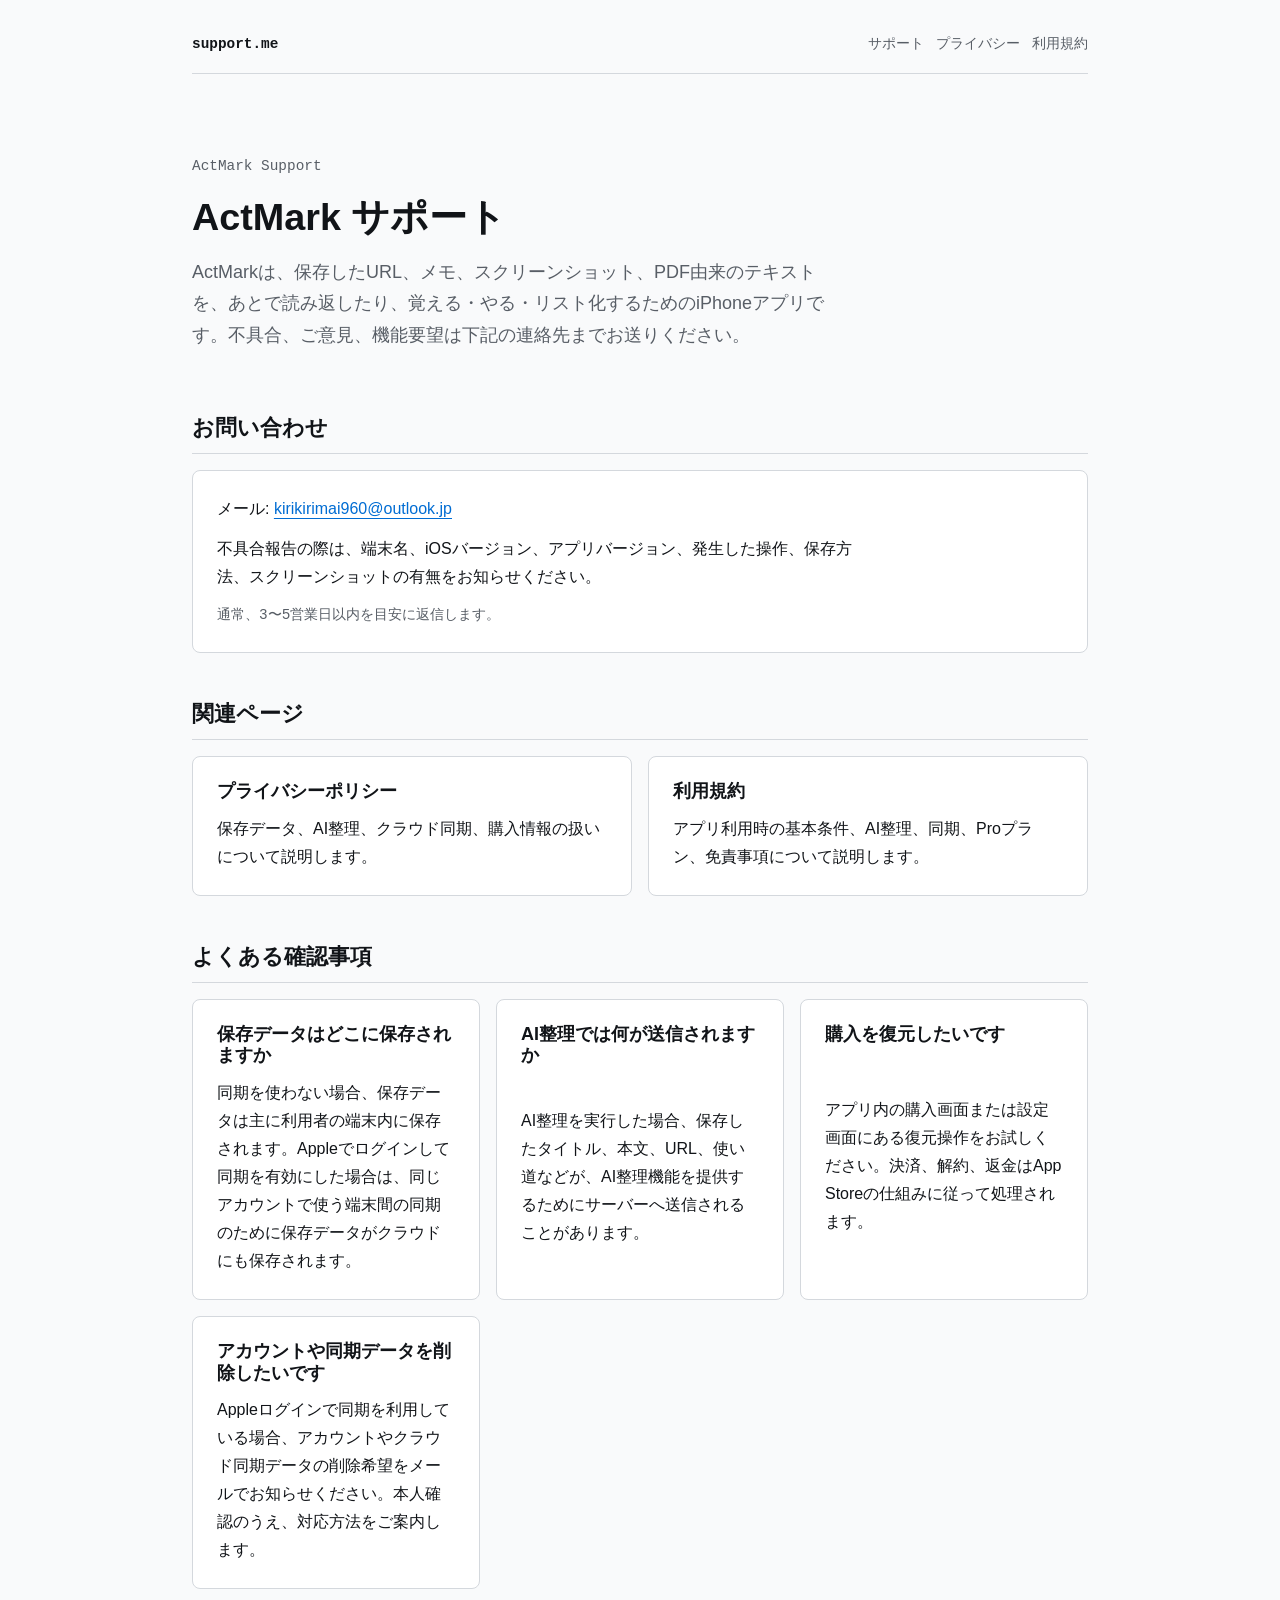
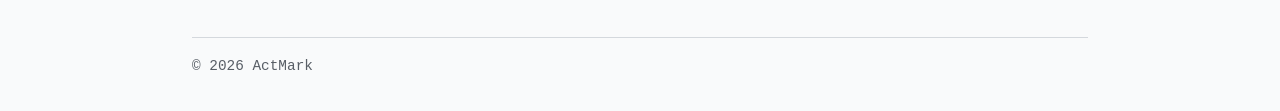
==== actmark/index.html @ 985da0fe "Add ActMark support pages" ====
<!doctype html>
<html lang="ja">
<head>
  <meta charset="utf-8">
  <meta name="viewport" content="width=device-width, initial-scale=1">
  <title>ActMark サポート</title>
  <meta name="description" content="ActMarkのサポート情報、問い合わせ先、プライバシーポリシー、利用規約を掲載しています。">
  <link rel="stylesheet" href="../site.css?v=20260713-2">
</head>
<body>
  <main class="site-shell">
    <header class="site-header">
      <a class="brand" href="../">support.me</a>
      <nav class="nav-links" aria-label="ActMark関連ページ">
        <a href="./">サポート</a>
        <a href="./privacy/">プライバシー</a>
        <a href="./terms/">利用規約</a>
      </nav>
    </header>

    <section class="hero" aria-labelledby="page-title">
      <p class="eyebrow">ActMark Support</p>
      <h1 id="page-title">ActMark サポート</h1>
      <p class="lead">ActMarkは、保存したURL、メモ、スクリーンショット、PDF由来のテキストを、あとで読み返したり、覚える・やる・リスト化するためのiPhoneアプリです。不具合、ご意見、機能要望は下記の連絡先までお送りください。</p>
    </section>

    <section class="section" aria-labelledby="contact-title">
      <h2 id="contact-title">お問い合わせ</h2>
      <div class="panel">
        <p>メール: <a href="mailto:kirikirimai960@outlook.jp">kirikirimai960@outlook.jp</a></p>
        <p>不具合報告の際は、端末名、iOSバージョン、アプリバージョン、発生した操作、保存方法、スクリーンショットの有無をお知らせください。</p>
        <p class="meta">通常、3〜5営業日以内を目安に返信します。</p>
      </div>
    </section>

    <section class="section" aria-labelledby="links-title">
      <h2 id="links-title">関連ページ</h2>
      <div class="grid">
        <a class="panel panel-link" href="./privacy/">
          <h3>プライバシーポリシー</h3>
          <p>保存データ、AI整理、クラウド同期、購入情報の扱いについて説明します。</p>
        </a>
        <a class="panel panel-link" href="./terms/">
          <h3>利用規約</h3>
          <p>アプリ利用時の基本条件、AI整理、同期、Proプラン、免責事項について説明します。</p>
        </a>
      </div>
    </section>

    <section class="section" aria-labelledby="faq-title">
      <h2 id="faq-title">よくある確認事項</h2>
      <div class="grid">
        <article class="panel">
          <h3>保存データはどこに保存されますか</h3>
          <p>同期を使わない場合、保存データは主に利用者の端末内に保存されます。Appleでログインして同期を有効にした場合は、同じアカウントで使う端末間の同期のために保存データがクラウドにも保存されます。</p>
        </article>
        <article class="panel">
          <h3>AI整理では何が送信されますか</h3>
          <p>AI整理を実行した場合、保存したタイトル、本文、URL、使い道などが、AI整理機能を提供するためにサーバーへ送信されることがあります。</p>
        </article>
        <article class="panel">
          <h3>購入を復元したいです</h3>
          <p>アプリ内の購入画面または設定画面にある復元操作をお試しください。決済、解約、返金はApp Storeの仕組みに従って処理されます。</p>
        </article>
        <article class="panel">
          <h3>アカウントや同期データを削除したいです</h3>
          <p>Appleログインで同期を利用している場合、アカウントやクラウド同期データの削除希望をメールでお知らせください。本人確認のうえ、対応方法をご案内します。</p>
        </article>
      </div>
    </section>

    <footer class="site-footer">
      <p>&copy; 2026 ActMark</p>
    </footer>
  </main>
</body>
</html>
---- site.css ----
@import url("./tokens.css");

* {
  box-sizing: border-box;
}

html,
body {
  margin: 0;
  min-height: 100%;
  overflow-x: clip;
}

body {
  background: var(--color-page);
  color: var(--color-ink);
  font-family: var(--font-body);
  font-size: var(--text-base);
  line-height: 1.75;
}

a {
  color: var(--color-accent);
  text-decoration-thickness: 0.08em;
  text-underline-offset: 0.22em;
}

a:hover {
  text-decoration-thickness: 0.14em;
}

a:focus-visible {
  border-radius: var(--radius-sm);
  outline: 3px solid var(--color-accent);
  outline-offset: 3px;
}

.site-shell {
  display: grid;
  gap: var(--space-2xl);
  margin: 0 auto;
  max-width: 960px;
  padding: var(--space-xl);
}

.site-header {
  align-items: center;
  border-bottom: var(--rule);
  display: flex;
  gap: var(--space-md);
  justify-content: space-between;
  padding-bottom: var(--space-md);
}

.brand {
  color: var(--color-ink);
  font-family: var(--font-utility);
  font-size: var(--text-sm);
  font-weight: 700;
  letter-spacing: 0;
  text-decoration: none;
}

.nav-links {
  display: flex;
  flex-wrap: wrap;
  gap: var(--space-sm);
  justify-content: flex-end;
}

.nav-links a {
  color: var(--color-muted);
  font-family: var(--font-utility);
  font-size: var(--text-sm);
  text-decoration: none;
}

.hero {
  display: grid;
  gap: var(--space-md);
  padding: var(--space-xl) 0 var(--space-md);
}

.eyebrow {
  color: var(--color-muted);
  font-family: var(--font-utility);
  font-size: var(--text-sm);
  margin: 0;
}

h1,
h2,
h3 {
  color: var(--color-ink);
  font-family: var(--font-display);
  font-weight: 700;
  letter-spacing: 0;
  line-height: 1.2;
  margin: 0;
  overflow-wrap: anywhere;
}

h1 {
  font-size: var(--text-2xl);
  max-width: none;
  overflow-wrap: normal;
  white-space: nowrap;
  word-break: keep-all;
}

h2 {
  border-bottom: var(--rule);
  font-size: var(--text-xl);
  padding-bottom: var(--space-sm);
}

h3 {
  font-family: var(--font-body);
  font-size: var(--text-lg);
}

p {
  margin: 0;
  max-width: 72ch;
}

.lead {
  color: var(--color-muted);
  font-size: var(--text-lg);
  max-width: 64ch;
}

.section {
  display: grid;
  gap: var(--space-md);
}

.grid {
  display: grid;
  gap: var(--space-md);
  grid-template-columns: repeat(auto-fit, minmax(min(100%, 18rem), 1fr));
}

.panel {
  background: var(--color-panel);
  border: var(--rule);
  border-radius: var(--radius-md);
  display: grid;
  gap: var(--space-sm);
  padding: var(--space-lg);
}

.panel-link {
  color: inherit;
  text-decoration: none;
  transition: border-color var(--dur-fast) var(--ease-out), transform var(--dur-fast) var(--ease-out);
}

.panel-link:hover {
  border-color: var(--color-accent);
  transform: translateY(-1px);
}

.list {
  display: grid;
  gap: var(--space-xs);
  margin: 0;
  padding-left: 1.2rem;
}

.definition {
  display: grid;
  gap: var(--space-sm);
  margin: 0;
}

.definition div {
  border-bottom: var(--rule);
  display: grid;
  gap: var(--space-xs);
  padding-bottom: var(--space-sm);
}

.definition dt {
  color: var(--color-muted);
  font-family: var(--font-utility);
  font-size: var(--text-sm);
}

.definition dd {
  margin: 0;
}

.notice {
  background: var(--color-accent-soft);
  border-left: 4px solid var(--color-accent);
  padding: var(--space-md);
}

.meta {
  color: var(--color-muted);
  font-family: var(--font-utility);
  font-size: var(--text-sm);
}

.site-footer {
  border-top: var(--rule);
  color: var(--color-muted);
  font-family: var(--font-utility);
  font-size: var(--text-sm);
  padding-top: var(--space-md);
}

@media (max-width: 560px) {
  .site-shell {
    padding: var(--space-md);
  }

  .site-header {
    align-items: flex-start;
    display: grid;
  }

  .nav-links {
    justify-content: flex-start;
  }
}

@media (prefers-reduced-motion: reduce) {
  *,
  *::before,
  *::after {
    scroll-behavior: auto !important;
    transition-duration: 1ms !important;
  }
}
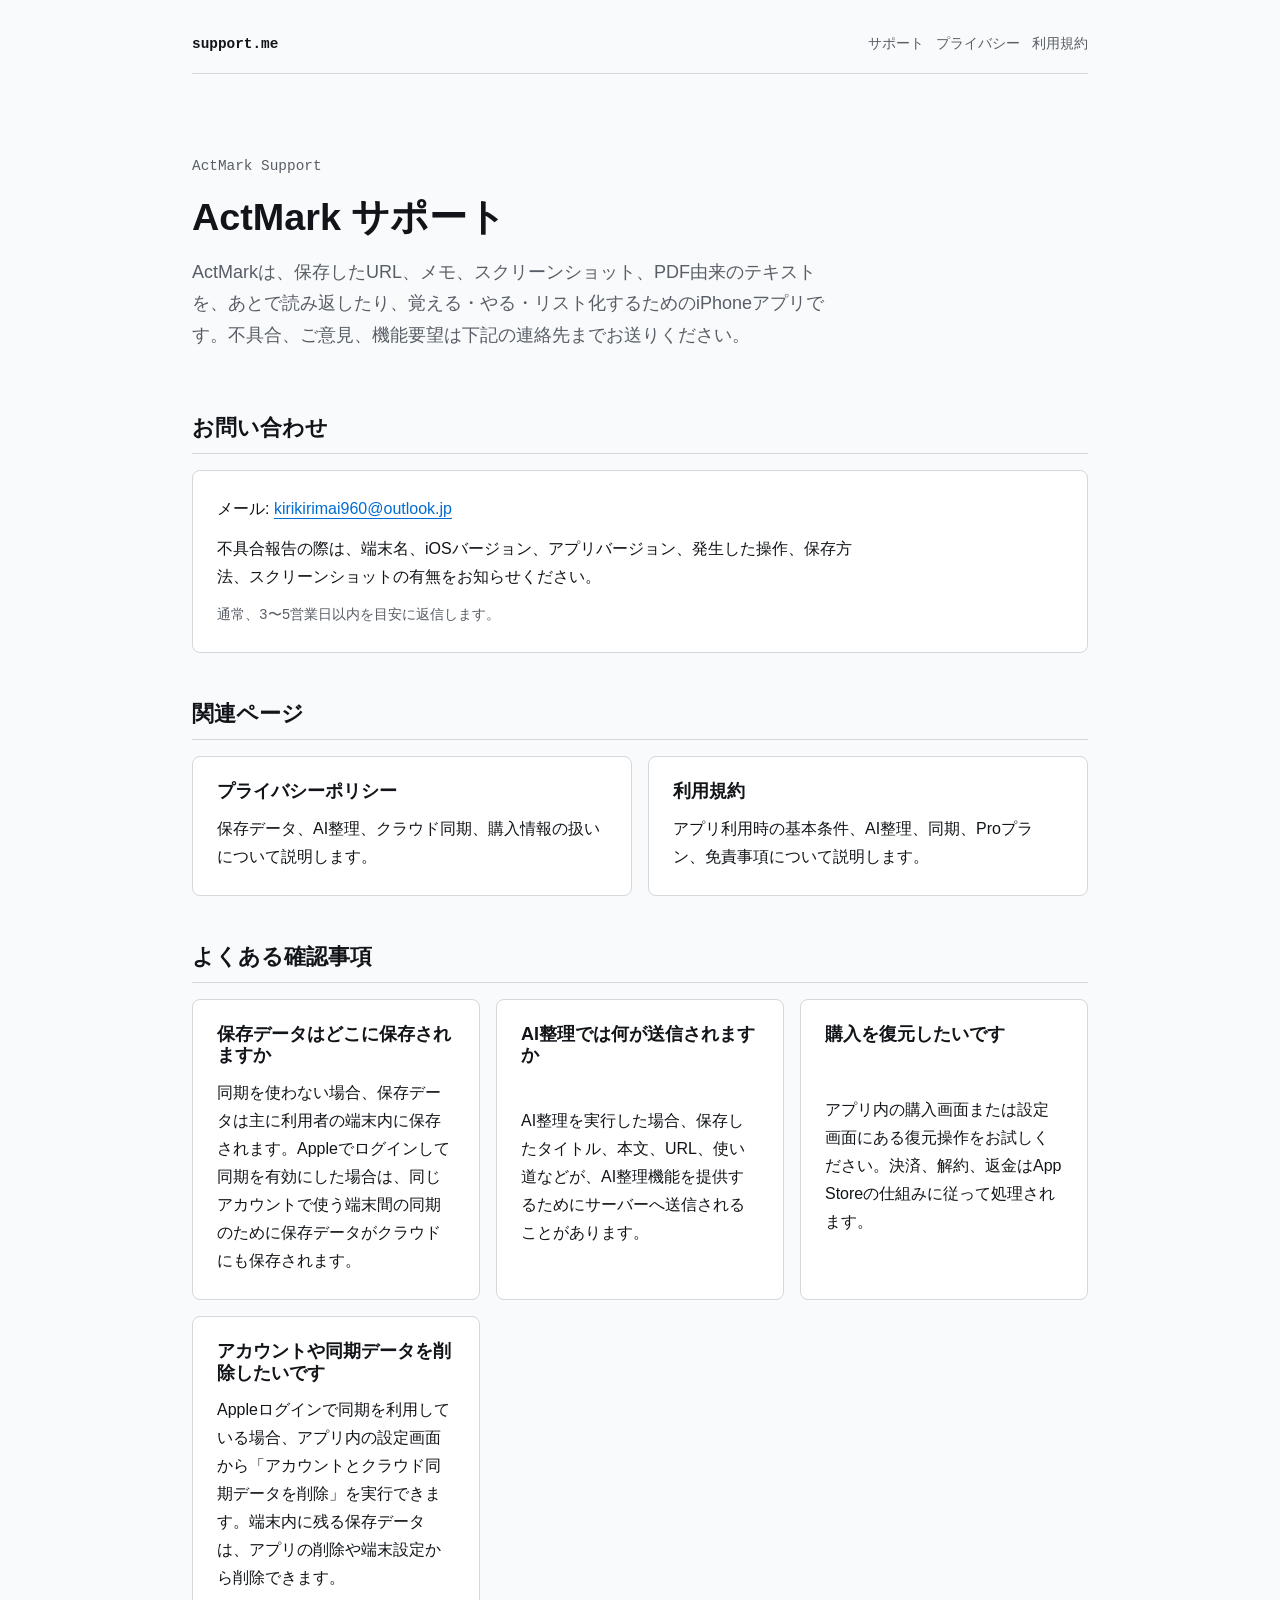
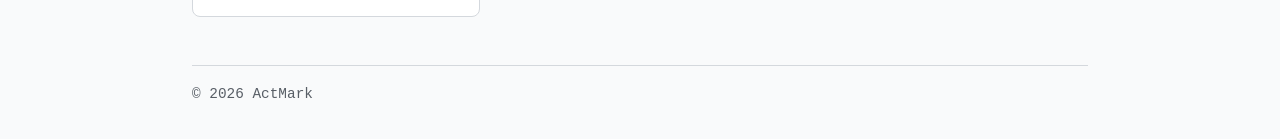
==== commit e7d069f3: "Update ActMark account deletion docs" ====
--- a/actmark/index.html
+++ b/actmark/index.html
@@ -64,7 +64,7 @@
         </article>
         <article class="panel">
           <h3>アカウントや同期データを削除したいです</h3>
-          <p>Appleログインで同期を利用している場合、アカウントやクラウド同期データの削除希望をメールでお知らせください。本人確認のうえ、対応方法をご案内します。</p>
+          <p>Appleログインで同期を利用している場合、アプリ内の設定画面から「アカウントとクラウド同期データを削除」を実行できます。端末内に残る保存データは、アプリの削除や端末設定から削除できます。</p>
         </article>
       </div>
     </section>
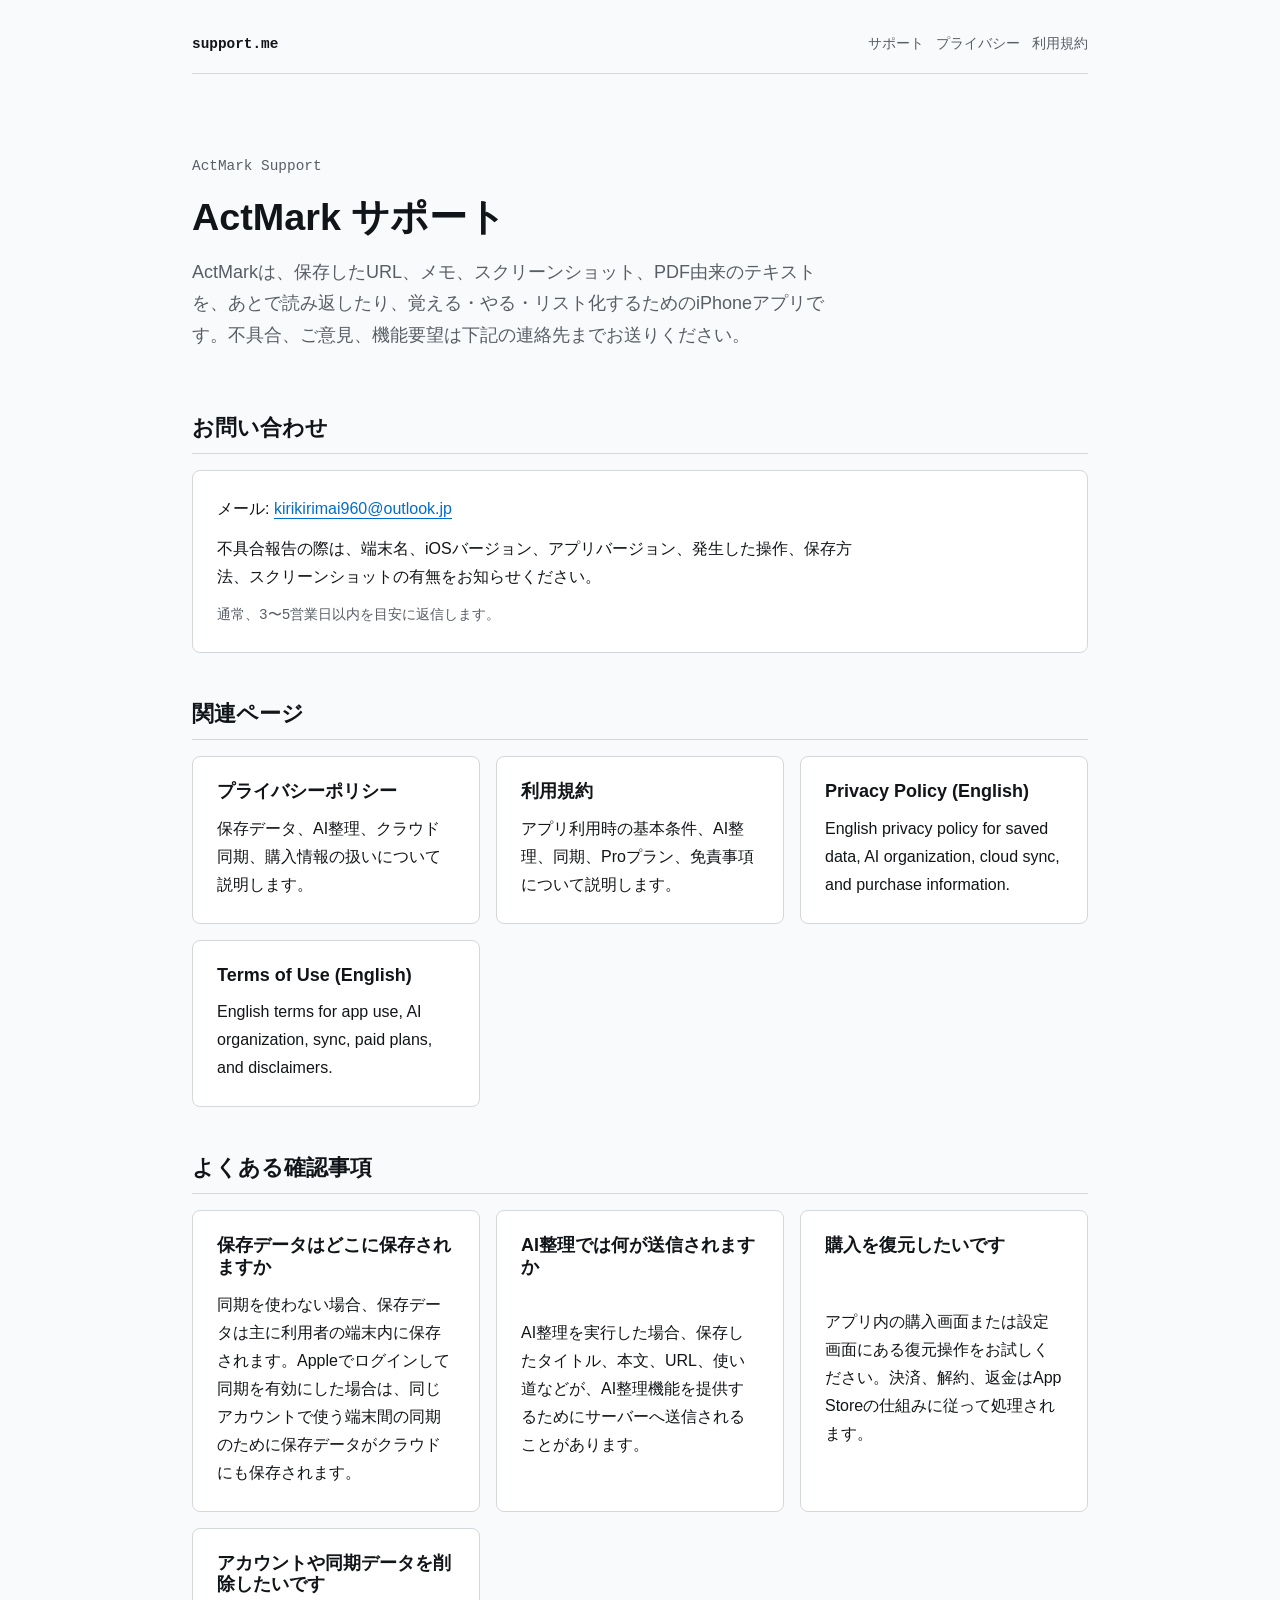
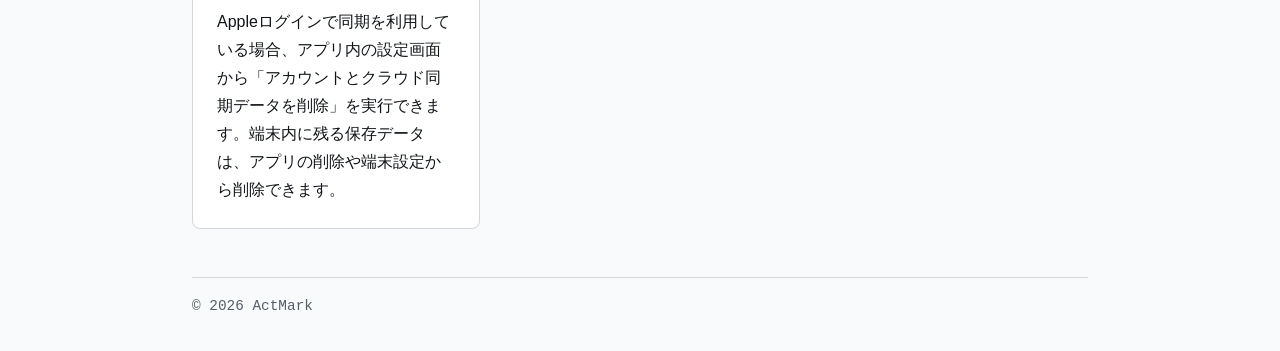
==== commit 403db218: "Add ActMark English legal pages" ====
--- a/actmark/index.html
+++ b/actmark/index.html
@@ -44,6 +44,14 @@
           <h3>利用規約</h3>
           <p>アプリ利用時の基本条件、AI整理、同期、Proプラン、免責事項について説明します。</p>
         </a>
+        <a class="panel panel-link" href="./privacy/en/">
+          <h3>Privacy Policy (English)</h3>
+          <p>English privacy policy for saved data, AI organization, cloud sync, and purchase information.</p>
+        </a>
+        <a class="panel panel-link" href="./terms/en/">
+          <h3>Terms of Use (English)</h3>
+          <p>English terms for app use, AI organization, sync, paid plans, and disclaimers.</p>
+        </a>
       </div>
     </section>
 
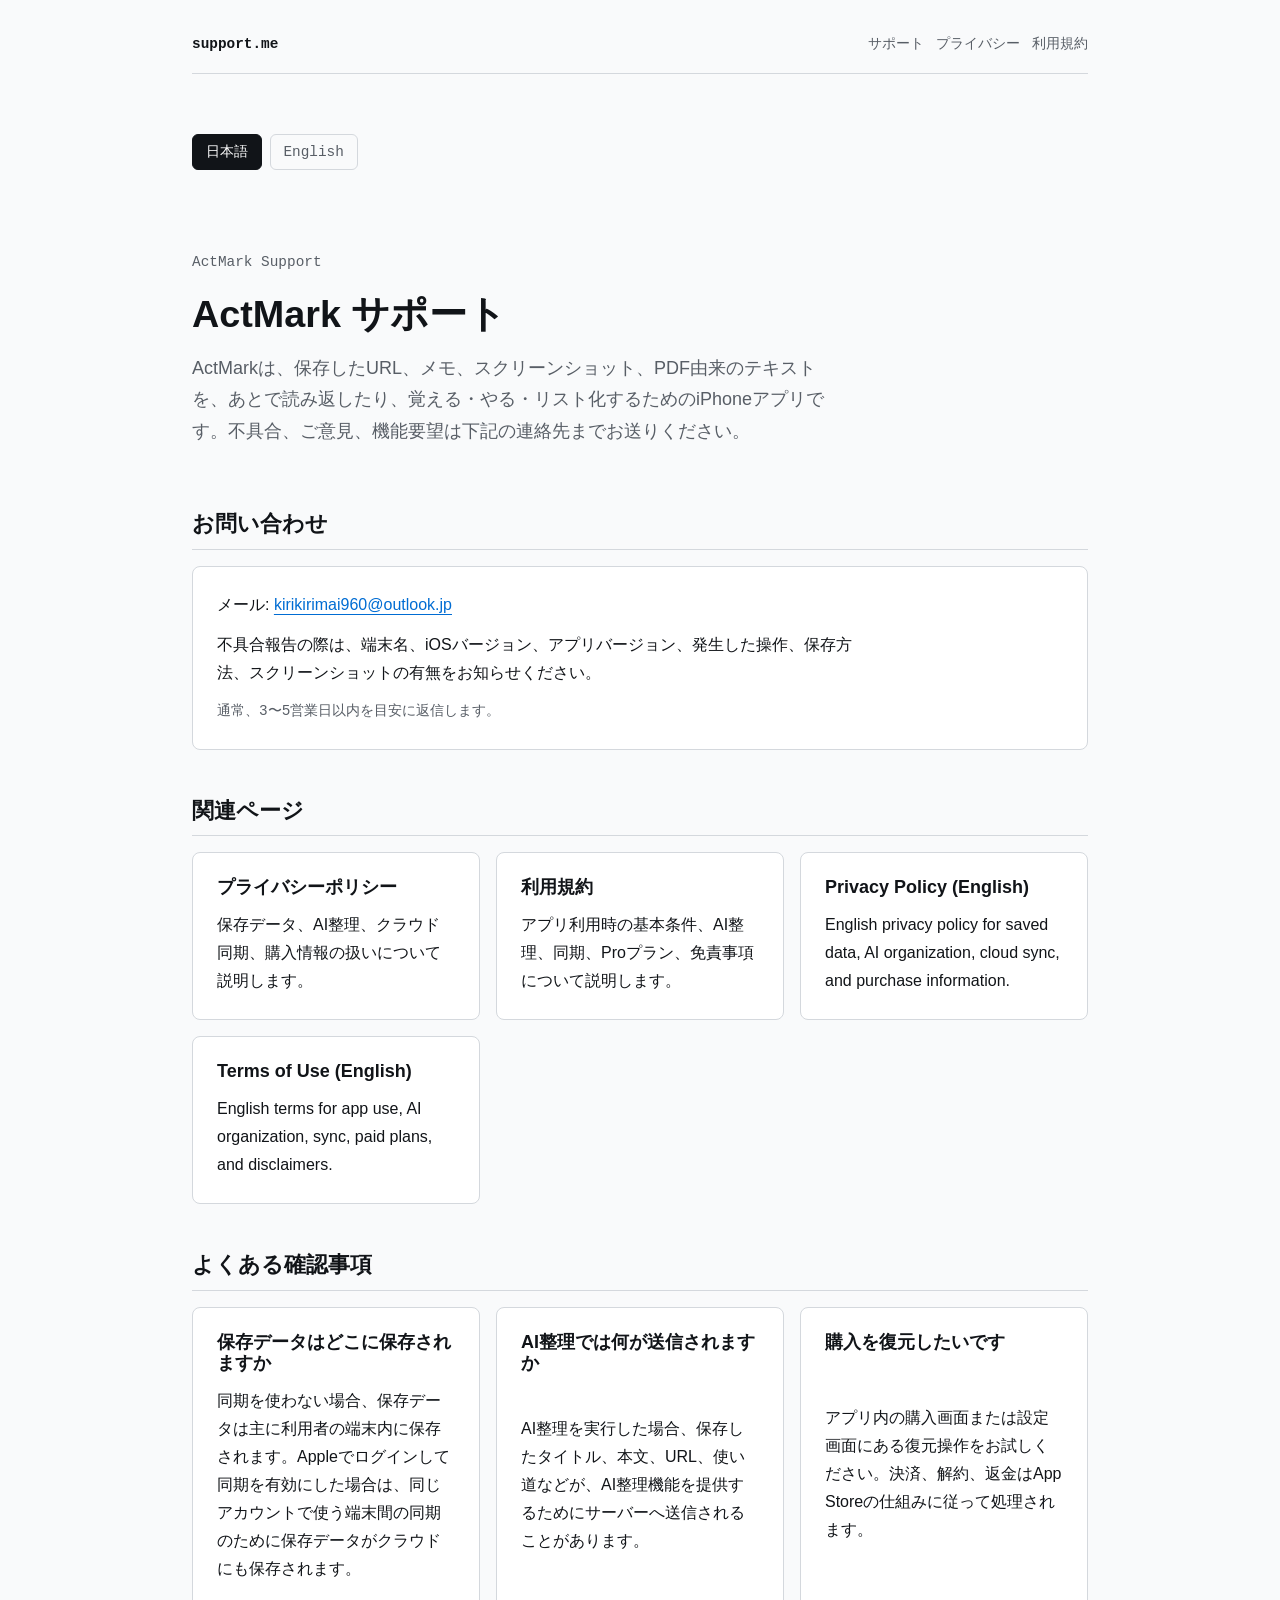
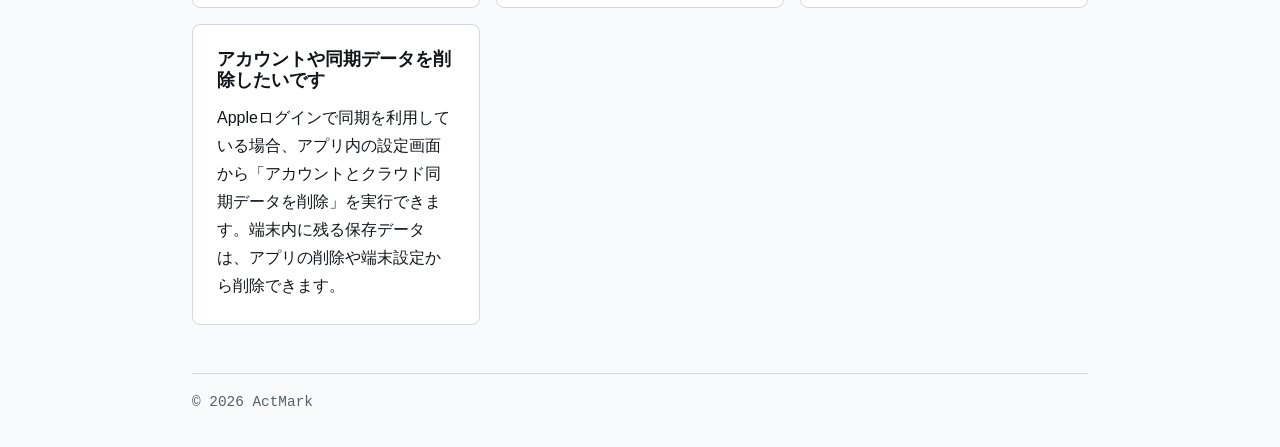
==== commit 48c58336: "Add language switch to ActMark support page" ====
--- a/actmark/index.html
+++ b/actmark/index.html
@@ -1,11 +1,11 @@
 <!doctype html>
-<html lang="ja">
+<html lang="ja" data-default-language="ja">
 <head>
   <meta charset="utf-8">
   <meta name="viewport" content="width=device-width, initial-scale=1">
   <title>ActMark サポート</title>
-  <meta name="description" content="ActMarkのサポート情報、問い合わせ先、プライバシーポリシー、利用規約を掲載しています。">
-  <link rel="stylesheet" href="../site.css?v=20260713-2">
+  <meta name="description" content="ActMarkのサポート情報、問い合わせ先、プライバシーポリシー、利用規約を掲載しています。English support information is available on this page.">
+  <link rel="stylesheet" href="../common/site.css?v=20260713-2">
 </head>
 <body>
   <main class="site-shell">
@@ -18,68 +18,137 @@
       </nav>
     </header>
 
-    <section class="hero" aria-labelledby="page-title">
-      <p class="eyebrow">ActMark Support</p>
-      <h1 id="page-title">ActMark サポート</h1>
-      <p class="lead">ActMarkは、保存したURL、メモ、スクリーンショット、PDF由来のテキストを、あとで読み返したり、覚える・やる・リスト化するためのiPhoneアプリです。不具合、ご意見、機能要望は下記の連絡先までお送りください。</p>
-    </section>
+    <div class="language-switch" aria-label="Language">
+      <a class="language-option" href="#ja" data-language-link="ja" role="button">日本語</a>
+      <a class="language-option" href="#en" data-language-link="en" role="button">English</a>
+    </div>
 
-    <section class="section" aria-labelledby="contact-title">
-      <h2 id="contact-title">お問い合わせ</h2>
-      <div class="panel">
-        <p>メール: <a href="mailto:kirikirimai960@outlook.jp">kirikirimai960@outlook.jp</a></p>
-        <p>不具合報告の際は、端末名、iOSバージョン、アプリバージョン、発生した操作、保存方法、スクリーンショットの有無をお知らせください。</p>
-        <p class="meta">通常、3〜5営業日以内を目安に返信します。</p>
-      </div>
-    </section>
+    <div data-language-panel="ja">
+      <section class="hero" aria-labelledby="page-title-ja">
+        <p class="eyebrow">ActMark Support</p>
+        <h1 id="page-title-ja">ActMark サポート</h1>
+        <p class="lead">ActMarkは、保存したURL、メモ、スクリーンショット、PDF由来のテキストを、あとで読み返したり、覚える・やる・リスト化するためのiPhoneアプリです。不具合、ご意見、機能要望は下記の連絡先までお送りください。</p>
+      </section>
 
-    <section class="section" aria-labelledby="links-title">
-      <h2 id="links-title">関連ページ</h2>
-      <div class="grid">
-        <a class="panel panel-link" href="./privacy/">
-          <h3>プライバシーポリシー</h3>
-          <p>保存データ、AI整理、クラウド同期、購入情報の扱いについて説明します。</p>
-        </a>
-        <a class="panel panel-link" href="./terms/">
-          <h3>利用規約</h3>
-          <p>アプリ利用時の基本条件、AI整理、同期、Proプラン、免責事項について説明します。</p>
-        </a>
-        <a class="panel panel-link" href="./privacy/en/">
-          <h3>Privacy Policy (English)</h3>
-          <p>English privacy policy for saved data, AI organization, cloud sync, and purchase information.</p>
-        </a>
-        <a class="panel panel-link" href="./terms/en/">
-          <h3>Terms of Use (English)</h3>
-          <p>English terms for app use, AI organization, sync, paid plans, and disclaimers.</p>
-        </a>
-      </div>
-    </section>
+      <section class="section" aria-labelledby="contact-title-ja">
+        <h2 id="contact-title-ja">お問い合わせ</h2>
+        <div class="panel">
+          <p>メール: <a href="mailto:kirikirimai960@outlook.jp">kirikirimai960@outlook.jp</a></p>
+          <p>不具合報告の際は、端末名、iOSバージョン、アプリバージョン、発生した操作、保存方法、スクリーンショットの有無をお知らせください。</p>
+          <p class="meta">通常、3〜5営業日以内を目安に返信します。</p>
+        </div>
+      </section>
 
-    <section class="section" aria-labelledby="faq-title">
-      <h2 id="faq-title">よくある確認事項</h2>
-      <div class="grid">
-        <article class="panel">
-          <h3>保存データはどこに保存されますか</h3>
-          <p>同期を使わない場合、保存データは主に利用者の端末内に保存されます。Appleでログインして同期を有効にした場合は、同じアカウントで使う端末間の同期のために保存データがクラウドにも保存されます。</p>
-        </article>
-        <article class="panel">
-          <h3>AI整理では何が送信されますか</h3>
-          <p>AI整理を実行した場合、保存したタイトル、本文、URL、使い道などが、AI整理機能を提供するためにサーバーへ送信されることがあります。</p>
-        </article>
-        <article class="panel">
-          <h3>購入を復元したいです</h3>
-          <p>アプリ内の購入画面または設定画面にある復元操作をお試しください。決済、解約、返金はApp Storeの仕組みに従って処理されます。</p>
-        </article>
-        <article class="panel">
-          <h3>アカウントや同期データを削除したいです</h3>
-          <p>Appleログインで同期を利用している場合、アプリ内の設定画面から「アカウントとクラウド同期データを削除」を実行できます。端末内に残る保存データは、アプリの削除や端末設定から削除できます。</p>
-        </article>
-      </div>
-    </section>
+      <section class="section" aria-labelledby="links-title-ja">
+        <h2 id="links-title-ja">関連ページ</h2>
+        <div class="grid">
+          <a class="panel panel-link" href="./privacy/">
+            <h3>プライバシーポリシー</h3>
+            <p>保存データ、AI整理、クラウド同期、購入情報の扱いについて説明します。</p>
+          </a>
+          <a class="panel panel-link" href="./terms/">
+            <h3>利用規約</h3>
+            <p>アプリ利用時の基本条件、AI整理、同期、Proプラン、免責事項について説明します。</p>
+          </a>
+          <a class="panel panel-link" href="./privacy/#en">
+            <h3>Privacy Policy (English)</h3>
+            <p>English privacy policy for saved data, AI organization, cloud sync, and purchase information.</p>
+          </a>
+          <a class="panel panel-link" href="./terms/#en">
+            <h3>Terms of Use (English)</h3>
+            <p>English terms for app use, AI organization, sync, paid plans, and disclaimers.</p>
+          </a>
+        </div>
+      </section>
+
+      <section class="section" aria-labelledby="faq-title-ja">
+        <h2 id="faq-title-ja">よくある確認事項</h2>
+        <div class="grid">
+          <article class="panel">
+            <h3>保存データはどこに保存されますか</h3>
+            <p>同期を使わない場合、保存データは主に利用者の端末内に保存されます。Appleでログインして同期を有効にした場合は、同じアカウントで使う端末間の同期のために保存データがクラウドにも保存されます。</p>
+          </article>
+          <article class="panel">
+            <h3>AI整理では何が送信されますか</h3>
+            <p>AI整理を実行した場合、保存したタイトル、本文、URL、使い道などが、AI整理機能を提供するためにサーバーへ送信されることがあります。</p>
+          </article>
+          <article class="panel">
+            <h3>購入を復元したいです</h3>
+            <p>アプリ内の購入画面または設定画面にある復元操作をお試しください。決済、解約、返金はApp Storeの仕組みに従って処理されます。</p>
+          </article>
+          <article class="panel">
+            <h3>アカウントや同期データを削除したいです</h3>
+            <p>Appleログインで同期を利用している場合、アプリ内の設定画面から「アカウントとクラウド同期データを削除」を実行できます。端末内に残る保存データは、アプリの削除や端末設定から削除できます。</p>
+          </article>
+        </div>
+      </section>
+    </div>
+
+    <div data-language-panel="en" hidden>
+      <section class="hero" aria-labelledby="page-title-en">
+        <p class="eyebrow">ActMark Support</p>
+        <h1 id="page-title-en">ActMark Support</h1>
+        <p class="lead">ActMark is an iPhone app for saving URLs, notes, screenshots, and text extracted from PDFs so you can read them later, remember important information, turn saved content into actions, and organize items into lists. For bug reports, feedback, or feature requests, please contact us below.</p>
+      </section>
+
+      <section class="section" aria-labelledby="contact-title-en">
+        <h2 id="contact-title-en">Contact</h2>
+        <div class="panel">
+          <p>Email: <a href="mailto:kirikirimai960@outlook.jp">kirikirimai960@outlook.jp</a></p>
+          <p>For bug reports, please include your device model, iOS version, app version, the action that caused the issue, how the item was saved, and whether screenshots are available.</p>
+          <p class="meta">We usually aim to reply within 3 to 5 business days.</p>
+        </div>
+      </section>
+
+      <section class="section" aria-labelledby="links-title-en">
+        <h2 id="links-title-en">Related Pages</h2>
+        <div class="grid">
+          <a class="panel panel-link" href="./privacy/">
+            <h3>Privacy Policy</h3>
+            <p>Japanese privacy policy for saved data, AI organization, cloud sync, and purchase information.</p>
+          </a>
+          <a class="panel panel-link" href="./terms/">
+            <h3>Terms of Use</h3>
+            <p>Japanese terms for app use, AI organization, sync, paid plans, and disclaimers.</p>
+          </a>
+          <a class="panel panel-link" href="./privacy/#en">
+            <h3>Privacy Policy (English)</h3>
+            <p>English privacy policy for saved data, AI organization, cloud sync, and purchase information.</p>
+          </a>
+          <a class="panel panel-link" href="./terms/#en">
+            <h3>Terms of Use (English)</h3>
+            <p>English terms for app use, AI organization, sync, paid plans, and disclaimers.</p>
+          </a>
+        </div>
+      </section>
+
+      <section class="section" aria-labelledby="faq-title-en">
+        <h2 id="faq-title-en">Common Questions</h2>
+        <div class="grid">
+          <article class="panel">
+            <h3>Where is saved data stored?</h3>
+            <p>If sync is not used, saved data is primarily stored on your device. If you sign in with Apple and enable sync, saved data is also stored in the cloud so it can sync across devices using the same account.</p>
+          </article>
+          <article class="panel">
+            <h3>What is sent when AI organization is used?</h3>
+            <p>When AI organization is used, saved titles, body text, URLs, intended use, and related content may be sent to the server to provide the AI organization feature.</p>
+          </article>
+          <article class="panel">
+            <h3>How can I restore purchases?</h3>
+            <p>Please use the restore option in the purchase screen or settings screen in the app. Payments, cancellations, and refunds are handled through the App Store.</p>
+          </article>
+          <article class="panel">
+            <h3>How can I delete my account or sync data?</h3>
+            <p>If you use sync with Sign in with Apple, you can delete your account and cloud sync data from the settings screen in the app. Local data remaining on the device can be removed by deleting the app or using device settings.</p>
+          </article>
+        </div>
+      </section>
+    </div>
 
     <footer class="site-footer">
       <p>&copy; 2026 ActMark</p>
     </footer>
   </main>
+  <script src="../common/language-switch.js"></script>
 </body>
 </html>
--- a/common/site.css
+++ b/common/site.css
@@ -0,0 +1,277 @@
+@import url("./tokens.css");
+
+* {
+  box-sizing: border-box;
+}
+
+html,
+body {
+  margin: 0;
+  min-height: 100%;
+  overflow-x: clip;
+}
+
+body {
+  background: var(--color-page);
+  color: var(--color-ink);
+  font-family: var(--font-body);
+  font-size: var(--text-base);
+  line-height: 1.75;
+}
+
+a {
+  color: var(--color-accent);
+  text-decoration-thickness: 0.08em;
+  text-underline-offset: 0.22em;
+}
+
+a:hover {
+  text-decoration-thickness: 0.14em;
+}
+
+a:focus-visible {
+  border-radius: var(--radius-sm);
+  outline: 3px solid var(--color-accent);
+  outline-offset: 3px;
+}
+
+.site-shell {
+  display: grid;
+  gap: var(--space-2xl);
+  margin: 0 auto;
+  max-width: 960px;
+  padding: var(--space-xl);
+}
+
+.site-header {
+  align-items: center;
+  border-bottom: var(--rule);
+  display: flex;
+  gap: var(--space-md);
+  justify-content: space-between;
+  padding-bottom: var(--space-md);
+}
+
+.brand {
+  color: var(--color-ink);
+  font-family: var(--font-utility);
+  font-size: var(--text-sm);
+  font-weight: 700;
+  letter-spacing: 0;
+  text-decoration: none;
+}
+
+.nav-links {
+  display: flex;
+  flex-wrap: wrap;
+  gap: var(--space-sm);
+  justify-content: flex-end;
+}
+
+.nav-links a {
+  color: var(--color-muted);
+  font-family: var(--font-utility);
+  font-size: var(--text-sm);
+  text-decoration: none;
+}
+
+.language-switch {
+  align-items: center;
+  display: flex;
+  flex-wrap: wrap;
+  gap: var(--space-xs);
+  margin-top: var(--space-sm);
+}
+
+.language-option {
+  border: var(--rule);
+  border-radius: var(--radius-sm);
+  color: var(--color-muted);
+  font-family: var(--font-utility);
+  font-size: var(--text-sm);
+  line-height: 1;
+  min-height: 2.25rem;
+  padding: 0.62rem 0.8rem;
+  text-decoration: none;
+}
+
+.language-option:hover {
+  border-color: var(--color-accent);
+  text-decoration: none;
+}
+
+.language-option.is-active,
+.language-option[aria-pressed="true"] {
+  background: var(--color-ink);
+  border-color: var(--color-ink);
+  color: var(--color-panel);
+}
+
+[data-language-panel] {
+  display: grid;
+  gap: var(--space-2xl);
+}
+
+[data-language-panel][hidden] {
+  display: none;
+}
+
+.hero {
+  display: grid;
+  gap: var(--space-md);
+  padding: var(--space-xl) 0 var(--space-md);
+}
+
+.eyebrow {
+  color: var(--color-muted);
+  font-family: var(--font-utility);
+  font-size: var(--text-sm);
+  margin: 0;
+}
+
+h1,
+h2,
+h3 {
+  color: var(--color-ink);
+  font-family: var(--font-display);
+  font-weight: 700;
+  letter-spacing: 0;
+  line-height: 1.2;
+  margin: 0;
+  overflow-wrap: anywhere;
+}
+
+h1 {
+  font-size: var(--text-2xl);
+  max-width: none;
+  overflow-wrap: normal;
+  white-space: nowrap;
+  word-break: keep-all;
+}
+
+h2 {
+  border-bottom: var(--rule);
+  font-size: var(--text-xl);
+  padding-bottom: var(--space-sm);
+}
+
+h3 {
+  font-family: var(--font-body);
+  font-size: var(--text-lg);
+}
+
+p {
+  margin: 0;
+  max-width: 72ch;
+}
+
+.lead {
+  color: var(--color-muted);
+  font-size: var(--text-lg);
+  max-width: 64ch;
+}
+
+.section {
+  display: grid;
+  gap: var(--space-md);
+}
+
+.grid {
+  display: grid;
+  gap: var(--space-md);
+  grid-template-columns: repeat(auto-fit, minmax(min(100%, 18rem), 1fr));
+}
+
+.panel {
+  background: var(--color-panel);
+  border: var(--rule);
+  border-radius: var(--radius-md);
+  display: grid;
+  gap: var(--space-sm);
+  padding: var(--space-lg);
+}
+
+.panel-link {
+  color: inherit;
+  text-decoration: none;
+  transition: border-color var(--dur-fast) var(--ease-out), transform var(--dur-fast) var(--ease-out);
+}
+
+.panel-link:hover {
+  border-color: var(--color-accent);
+  transform: translateY(-1px);
+}
+
+.list {
+  display: grid;
+  gap: var(--space-xs);
+  margin: 0;
+  padding-left: 1.2rem;
+}
+
+.definition {
+  display: grid;
+  gap: var(--space-sm);
+  margin: 0;
+}
+
+.definition div {
+  border-bottom: var(--rule);
+  display: grid;
+  gap: var(--space-xs);
+  padding-bottom: var(--space-sm);
+}
+
+.definition dt {
+  color: var(--color-muted);
+  font-family: var(--font-utility);
+  font-size: var(--text-sm);
+}
+
+.definition dd {
+  margin: 0;
+}
+
+.notice {
+  background: var(--color-accent-soft);
+  border-left: 4px solid var(--color-accent);
+  padding: var(--space-md);
+}
+
+.meta {
+  color: var(--color-muted);
+  font-family: var(--font-utility);
+  font-size: var(--text-sm);
+}
+
+.site-footer {
+  border-top: var(--rule);
+  color: var(--color-muted);
+  font-family: var(--font-utility);
+  font-size: var(--text-sm);
+  padding-top: var(--space-md);
+}
+
+@media (max-width: 560px) {
+  .site-shell {
+    padding: var(--space-md);
+  }
+
+  .site-header {
+    align-items: flex-start;
+    display: grid;
+  }
+
+  .nav-links {
+    justify-content: flex-start;
+  }
+}
+
+@media (prefers-reduced-motion: reduce) {
+  *,
+  *::before,
+  *::after {
+    scroll-behavior: auto !important;
+    transition-duration: 1ms !important;
+  }
+}
